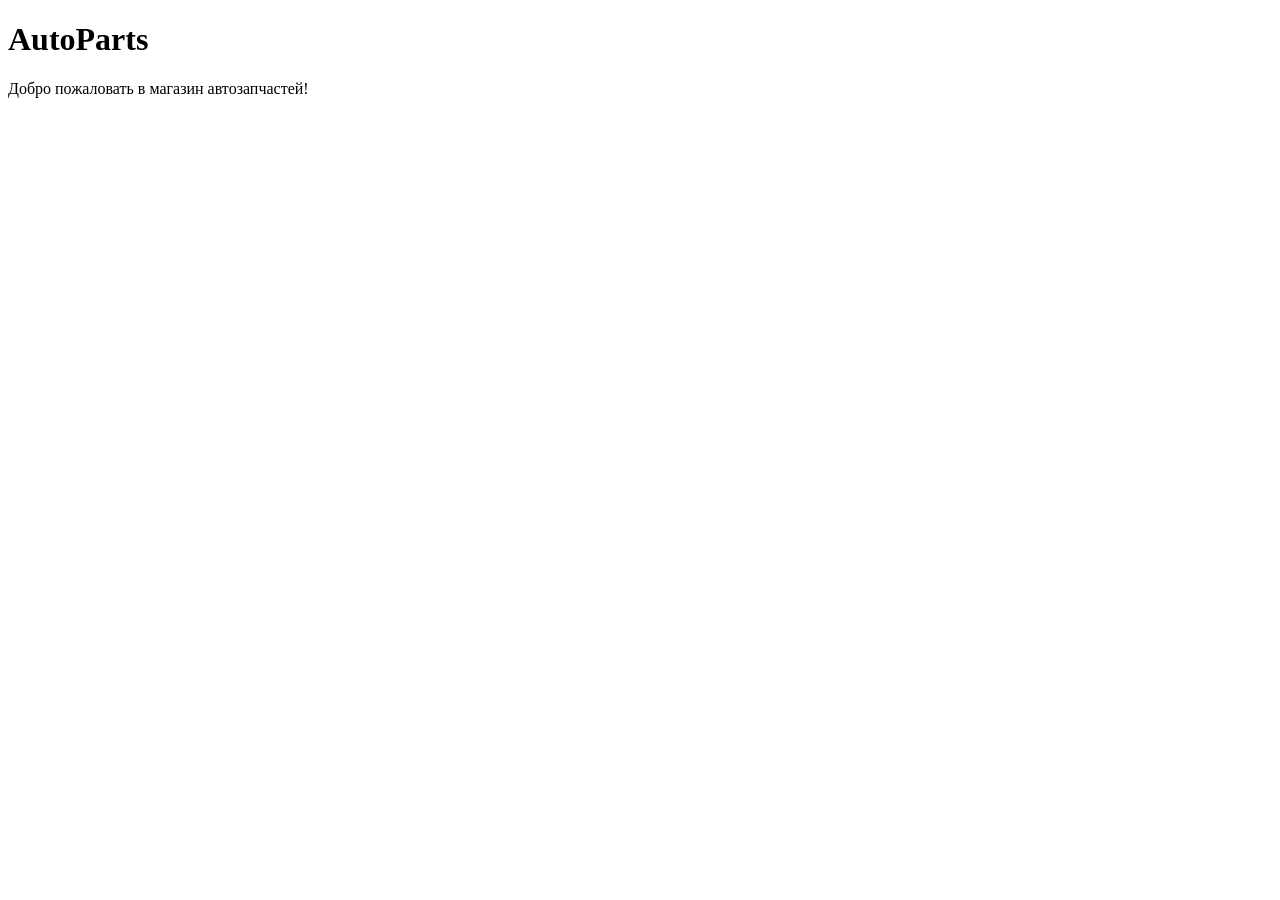
==== index.html @ f3408f77 "Initial project setup" ====
<!DOCTYPE html>
<html lang="ru">
<head>
    <meta charset="UTF-8">
    <meta name="viewport" content="width=device-width, initial-scale=1.0">
    <title>AutoParts — Магазин автозапчастей</title>
</head>
<body>
    <h1>AutoParts</h1>
    <p>Добро пожаловать в магазин автозапчастей!</p>
</body>
</html>
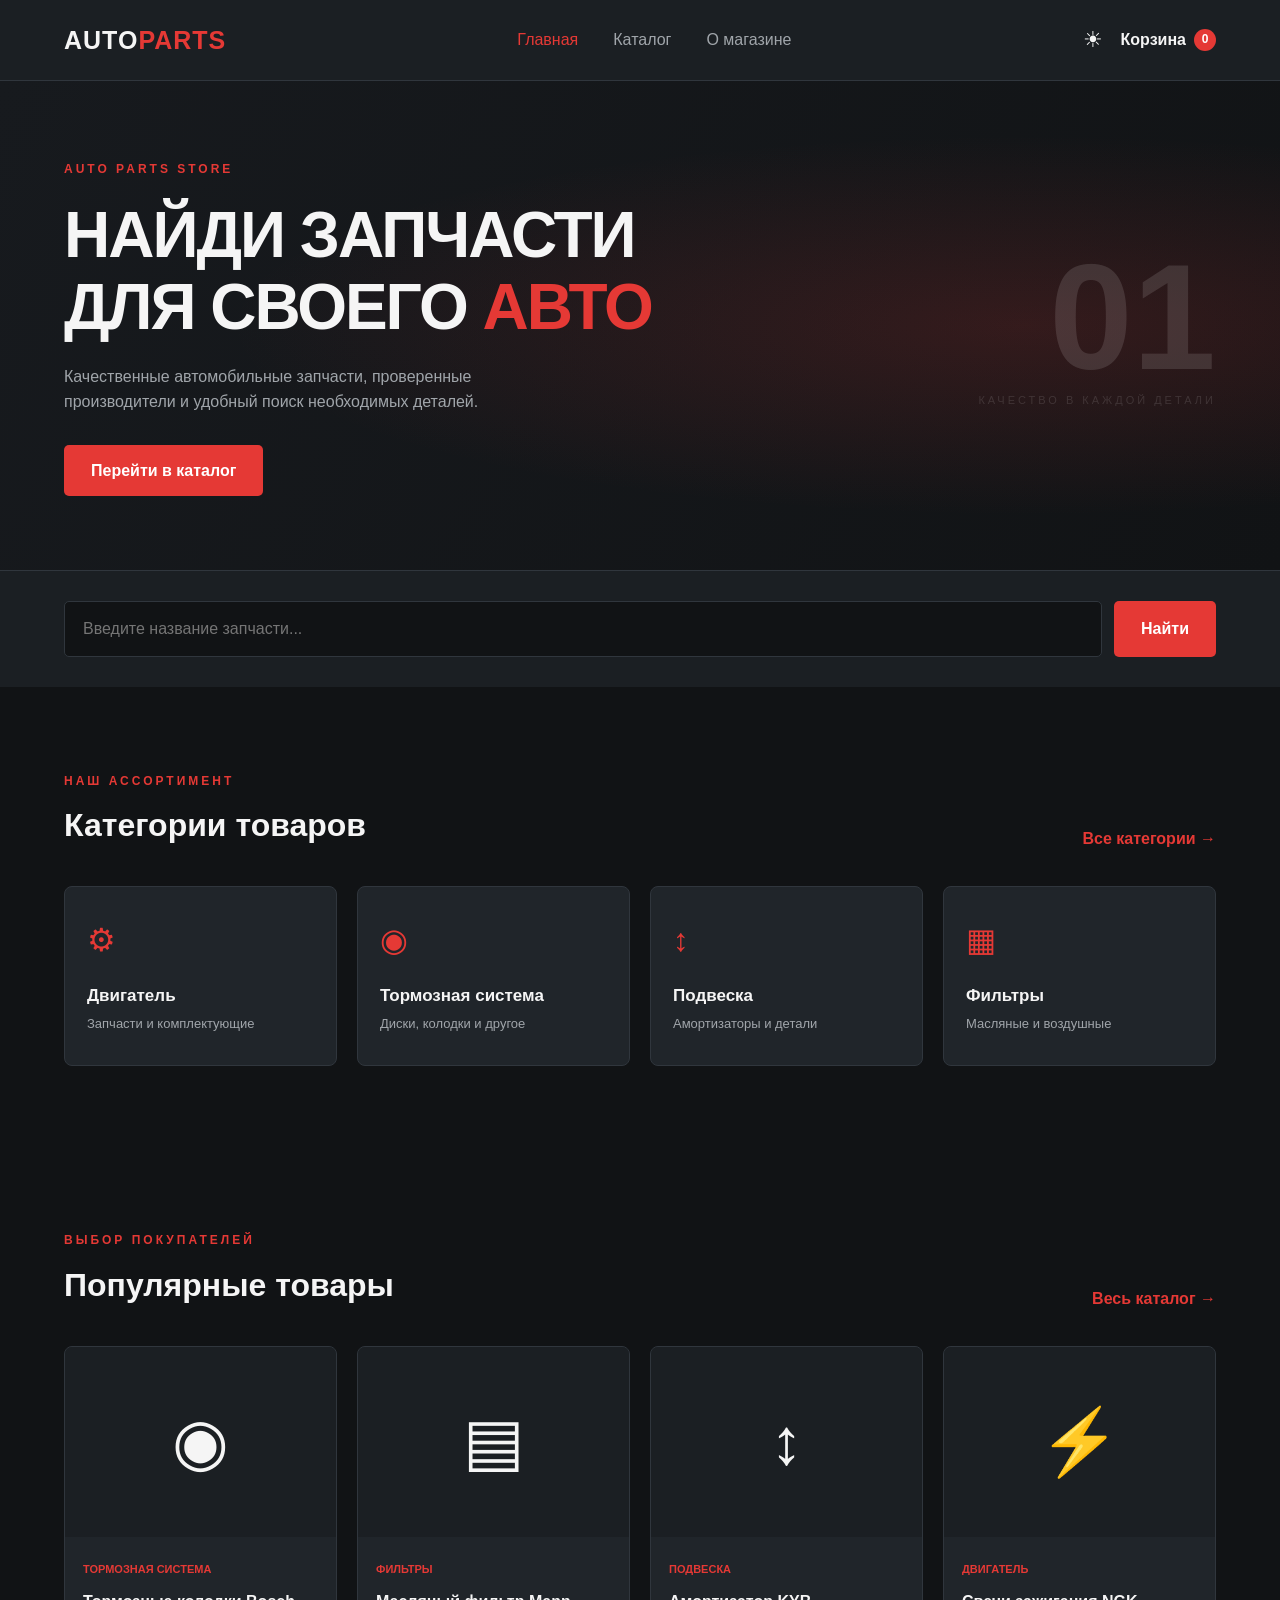
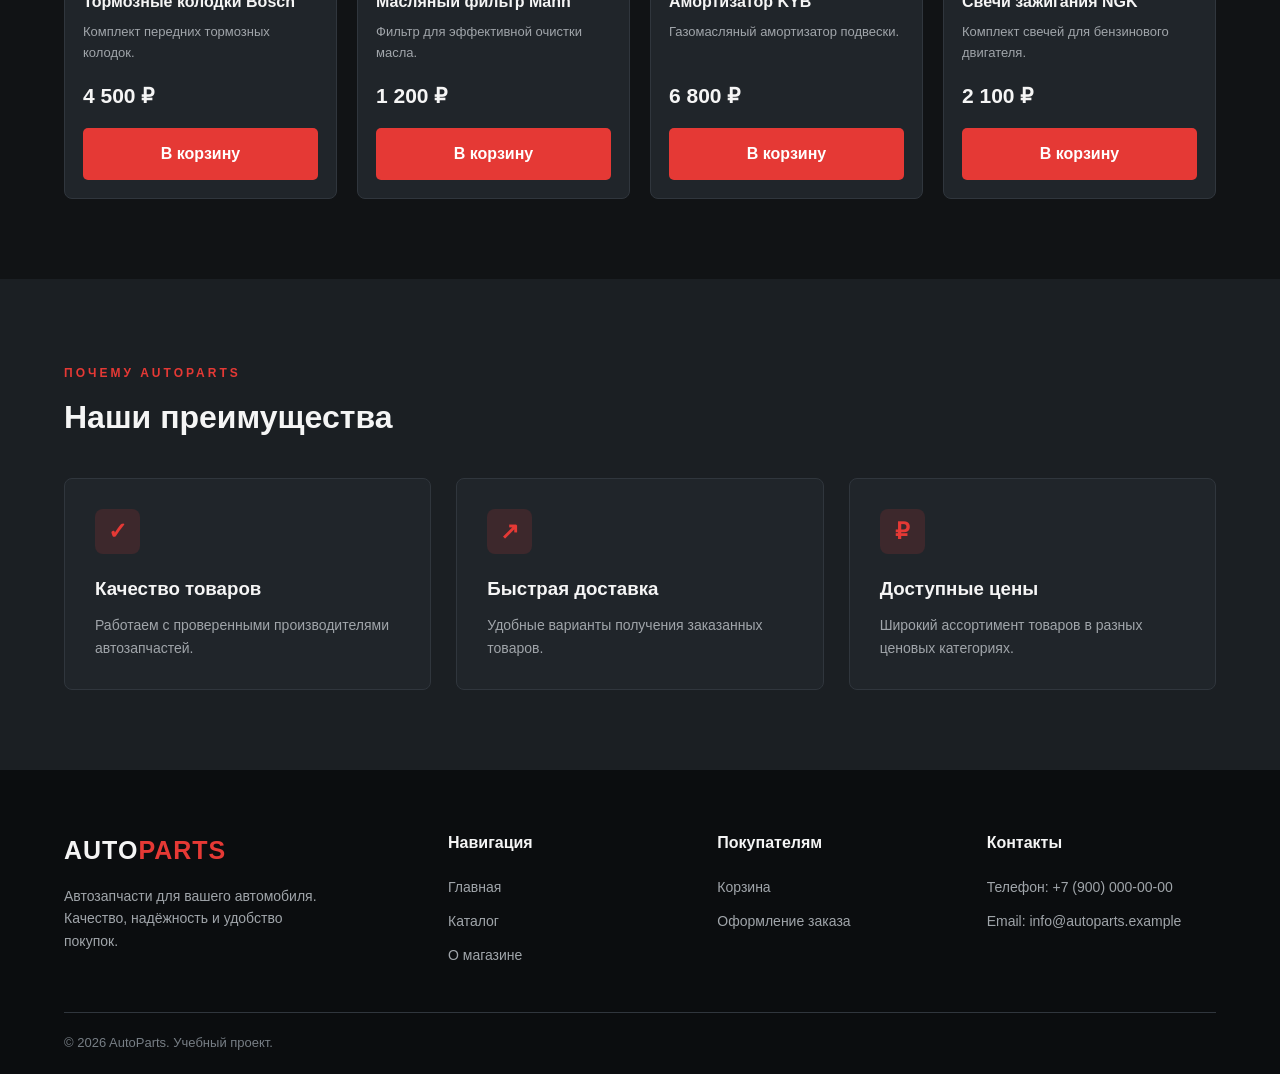
==== commit b021572d: "Create homepage and implement basic interactions" ====
--- a/index.html
+++ b/index.html
@@ -4,10 +4,261 @@
 <head>
     <meta charset="UTF-8">
     <meta name="viewport" content="width=device-width, initial-scale=1.0">
+    <meta name="description" content="AutoParts — интернет-магазин автомобильных запчастей. Большой выбор деталей для вашего автомобиля.">
+    <meta name="theme-color" content="#111315">
+
     <title>AutoParts — Магазин автозапчастей</title>
+
+    <link rel="stylesheet" href="css/style.css">
+    <link rel="stylesheet" href="css/responsive.css">
+
+    <script src="js/products.js" defer></script>
+    <script src="js/main.js" defer></script>
 </head>
+
 <body>
-    <h1>AutoParts</h1>
-    <p>Добро пожаловать в магазин автозапчастей!</p>
+
+    <!-- Шапка сайта -->
+    <header class="header">
+        <div class="container header-container">
+
+            <a href="index.html" class="logo">
+                AUTO<span>PARTS</span>
+            </a>
+
+            <nav class="navigation" id="navigation">
+                <a href="index.html" class="nav-link active">Главная</a>
+                <a href="catalog.html" class="nav-link">Каталог</a>
+                <a href="about.html" class="nav-link">О магазине</a>
+            </nav>
+
+            <div class="header-actions">
+
+                <button class="theme-toggle" id="theme-toggle"
+                        aria-label="Переключить тему">
+                    ☀
+                </button>
+
+                <a href="cart.html" class="cart-link">
+                    Корзина
+                    <span class="cart-count" id="cart-count">0</span>
+                </a>
+
+                <button class="menu-toggle" id="menu-toggle"
+                        aria-label="Открыть меню">
+                    ☰
+                </button>
+
+            </div>
+
+        </div>
+    </header>
+
+    <main>
+
+        <!-- Главный баннер -->
+        <section class="hero">
+            <div class="container hero-container">
+
+                <div class="hero-content">
+                    <span class="hero-label">AUTO PARTS STORE</span>
+
+                    <h1>
+                        НАЙДИ ЗАПЧАСТИ<br>
+                        ДЛЯ СВОЕГО <span>АВТО</span>
+                    </h1>
+
+                    <p>
+                        Качественные автомобильные запчасти,
+                        проверенные производители и удобный
+                        поиск необходимых деталей.
+                    </p>
+
+                    <a href="catalog.html" class="btn btn-primary">
+                        Перейти в каталог
+                    </a>
+                </div>
+
+                <div class="hero-decoration">
+                    <span class="hero-number">01</span>
+                    <span class="hero-caption">КАЧЕСТВО В КАЖДОЙ ДЕТАЛИ</span>
+                </div>
+
+            </div>
+        </section>
+
+        <!-- Поиск -->
+        <section class="search-section">
+            <div class="container">
+
+                <form class="search-form" id="search-form">
+                    <input
+                        type="search"
+                        id="search-input"
+                        placeholder="Введите название запчасти..."
+                        aria-label="Поиск запчастей"
+                    >
+
+                    <button type="submit" class="btn btn-primary">
+                        Найти
+                    </button>
+                </form>
+
+            </div>
+        </section>
+
+        <!-- Категории -->
+        <section class="categories section">
+            <div class="container">
+
+                <div class="section-heading">
+                    <div>
+                        <span class="section-label">НАШ АССОРТИМЕНТ</span>
+                        <h2>Категории товаров</h2>
+                    </div>
+
+                    <a href="catalog.html" class="text-link">
+                        Все категории →
+                    </a>
+                </div>
+
+                <div class="category-grid">
+
+                    <a href="catalog.html?category=engine"
+                       class="category-card">
+                        <span class="category-icon">⚙</span>
+                        <h3>Двигатель</h3>
+                        <span>Запчасти и комплектующие</span>
+                    </a>
+
+                    <a href="catalog.html?category=brakes"
+                       class="category-card">
+                        <span class="category-icon">◉</span>
+                        <h3>Тормозная система</h3>
+                        <span>Диски, колодки и другое</span>
+                    </a>
+
+                    <a href="catalog.html?category=suspension"
+                       class="category-card">
+                        <span class="category-icon">↕</span>
+                        <h3>Подвеска</h3>
+                        <span>Амортизаторы и детали</span>
+                    </a>
+
+                    <a href="catalog.html?category=filters"
+                       class="category-card">
+                        <span class="category-icon">▦</span>
+                        <h3>Фильтры</h3>
+                        <span>Масляные и воздушные</span>
+                    </a>
+
+                </div>
+
+            </div>
+        </section>
+
+        <!-- Популярные товары -->
+        <section class="products section">
+            <div class="container">
+
+                <div class="section-heading">
+                    <div>
+                        <span class="section-label">ВЫБОР ПОКУПАТЕЛЕЙ</span>
+                        <h2>Популярные товары</h2>
+                    </div>
+
+                    <a href="catalog.html" class="text-link">
+                        Весь каталог →
+                    </a>
+                </div>
+
+                <div class="product-grid" id="featured-products">
+
+                    <!-- Карточки товаров будут добавлены через JavaScript -->
+
+                </div>
+
+            </div>
+        </section>
+
+        <!-- Преимущества -->
+        <section class="advantages section">
+            <div class="container">
+
+                <div class="section-heading">
+                    <div>
+                        <span class="section-label">ПОЧЕМУ AUTOPARTS</span>
+                        <h2>Наши преимущества</h2>
+                    </div>
+                </div>
+
+                <div class="advantages-grid">
+
+                    <article class="advantage-card">
+                        <span class="advantage-icon">✓</span>
+                        <h3>Качество товаров</h3>
+                        <p>Работаем с проверенными производителями автозапчастей.</p>
+                    </article>
+
+                    <article class="advantage-card">
+                        <span class="advantage-icon">↗</span>
+                        <h3>Быстрая доставка</h3>
+                        <p>Удобные варианты получения заказанных товаров.</p>
+                    </article>
+
+                    <article class="advantage-card">
+                        <span class="advantage-icon">₽</span>
+                        <h3>Доступные цены</h3>
+                        <p>Широкий ассортимент товаров в разных ценовых категориях.</p>
+                    </article>
+
+                </div>
+
+            </div>
+        </section>
+
+    </main>
+
+    <!-- Подвал -->
+    <footer class="footer">
+        <div class="container footer-container">
+
+            <div class="footer-brand">
+                <a href="index.html" class="logo">
+                    AUTO<span>PARTS</span>
+                </a>
+
+                <p>
+                    Автозапчасти для вашего автомобиля.
+                    Качество, надёжность и удобство покупок.
+                </p>
+            </div>
+
+            <div class="footer-column">
+                <h3>Навигация</h3>
+                <a href="index.html">Главная</a>
+                <a href="catalog.html">Каталог</a>
+                <a href="about.html">О магазине</a>
+            </div>
+
+            <div class="footer-column">
+                <h3>Покупателям</h3>
+                <a href="cart.html">Корзина</a>
+                <a href="checkout.html">Оформление заказа</a>
+            </div>
+
+            <div class="footer-column">
+                <h3>Контакты</h3>
+                <p>Телефон: +7 (900) 000-00-00</p>
+                <p>Email: info@autoparts.example</p>
+            </div>
+
+        </div>
+
+        <div class="container footer-bottom">
+            <p>© 2026 AutoParts. Учебный проект.</p>
+        </div>
+    </footer>
+
 </body>
 </html>
--- a/css/style.css
+++ b/css/style.css
@@ -0,0 +1,533 @@
+
+/* ========================================
+   AUTOPARTS — ОСНОВНЫЕ СТИЛИ
+======================================== */
+
+/* Переменные проекта */
+
+:root {
+    --bg-primary: #111315;
+    --bg-secondary: #1b1f23;
+    --bg-card: #20252a;
+    --bg-hover: #292f35;
+
+    --accent: #e53935;
+    --accent-hover: #c62828;
+
+    --text-primary: #f5f5f5;
+    --text-secondary: #a0a5aa;
+
+    --border-color: #30363d;
+
+    --container-width: 1200px;
+
+    --transition: 0.25s ease;
+}
+
+/* Светлая тема */
+
+body.light-theme {
+    --bg-primary: #f4f5f6;
+    --bg-secondary: #ffffff;
+    --bg-card: #ffffff;
+    --bg-hover: #eeeeee;
+
+    --text-primary: #202326;
+    --text-secondary: #666c72;
+
+    --border-color: #dfe3e6;
+}
+
+/* Общие настройки */
+
+* {
+    margin: 0;
+    padding: 0;
+    box-sizing: border-box;
+}
+
+html {
+    scroll-behavior: smooth;
+}
+
+body {
+    font-family: Arial, Helvetica, sans-serif;
+    background-color: var(--bg-primary);
+    color: var(--text-primary);
+    line-height: 1.6;
+    transition: background-color var(--transition),
+                color var(--transition);
+}
+
+a {
+    text-decoration: none;
+    color: inherit;
+}
+
+button,
+input {
+    font: inherit;
+}
+
+button {
+    cursor: pointer;
+}
+
+.container {
+    width: min(90%, var(--container-width));
+    margin: 0 auto;
+}
+
+.section {
+    padding: 80px 0;
+}
+
+/* ========================================
+   ШАПКА САЙТА
+======================================== */
+
+.header {
+    background-color: var(--bg-secondary);
+    border-bottom: 1px solid var(--border-color);
+    position: sticky;
+    top: 0;
+    z-index: 100;
+}
+
+.header-container {
+    min-height: 80px;
+    display: flex;
+    align-items: center;
+    justify-content: space-between;
+    gap: 30px;
+}
+
+.logo {
+    font-size: 25px;
+    font-weight: 800;
+    letter-spacing: 1px;
+}
+
+.logo span {
+    color: var(--accent);
+}
+
+.navigation {
+    display: flex;
+    align-items: center;
+    gap: 35px;
+}
+
+.nav-link {
+    color: var(--text-secondary);
+    transition: color var(--transition);
+}
+
+.nav-link:hover,
+.nav-link.active {
+    color: var(--accent);
+}
+
+.header-actions {
+    display: flex;
+    align-items: center;
+    gap: 18px;
+}
+
+.theme-toggle,
+.menu-toggle {
+    background: none;
+    border: none;
+    color: var(--text-primary);
+    font-size: 22px;
+}
+
+.theme-toggle:hover {
+    color: var(--accent);
+}
+
+.cart-link {
+    display: flex;
+    align-items: center;
+    gap: 8px;
+    font-weight: 600;
+}
+
+.cart-count {
+    display: flex;
+    align-items: center;
+    justify-content: center;
+    width: 22px;
+    height: 22px;
+    border-radius: 50%;
+    background-color: var(--accent);
+    color: white;
+    font-size: 12px;
+}
+
+.menu-toggle {
+    display: none;
+}
+
+/* ========================================
+   ГЛАВНЫЙ БАННЕР
+======================================== */
+
+.hero {
+    min-height: 490px;
+    background:
+        radial-gradient(
+            ellipse at 80% 50%,
+            rgba(229, 57, 53, 0.16),
+            transparent 55%
+        ),
+        linear-gradient(120deg, #171a1e, #111315);
+
+    border-bottom: 1px solid var(--border-color);
+    display: flex;
+    align-items: center;
+}
+
+.hero-container {
+    display: flex;
+    justify-content: space-between;
+    align-items: center;
+    padding-top: 70px;
+    padding-bottom: 70px;
+}
+
+.hero-content {
+    max-width: 650px;
+}
+
+.hero-label,
+.section-label {
+    color: var(--accent);
+    font-size: 12px;
+    font-weight: 700;
+    letter-spacing: 3px;
+}
+
+.hero h1 {
+    font-size: clamp(38px, 5vw, 64px);
+    line-height: 1.12;
+    margin: 20px 0;
+    font-weight: 900;
+    letter-spacing: -2px;
+}
+
+.hero h1 span {
+    color: var(--accent);
+}
+
+.hero-content p {
+    color: var(--text-secondary);
+    max-width: 480px;
+    margin-bottom: 30px;
+    font-size: 16px;
+}
+
+.hero-decoration {
+    display: flex;
+    flex-direction: column;
+    align-items: flex-end;
+    color: rgba(255, 255, 255, 0.12);
+}
+
+.hero-number {
+    font-size: 150px;
+    font-weight: 900;
+    line-height: 1;
+}
+
+.hero-caption {
+    font-size: 11px;
+    letter-spacing: 3px;
+}
+
+/* ========================================
+   КНОПКИ
+======================================== */
+
+.btn {
+    display: inline-flex;
+    align-items: center;
+    justify-content: center;
+    padding: 13px 27px;
+    border: none;
+    border-radius: 5px;
+    font-weight: 700;
+    transition: background-color var(--transition),
+                transform var(--transition);
+}
+
+.btn-primary {
+    background-color: var(--accent);
+    color: white;
+}
+
+.btn-primary:hover {
+    background-color: var(--accent-hover);
+    transform: translateY(-2px);
+}
+
+/* ========================================
+   ПОИСК
+======================================== */
+
+.search-section {
+    padding: 30px 0;
+    background-color: var(--bg-secondary);
+}
+
+.search-form {
+    display: flex;
+    gap: 12px;
+}
+
+.search-form input {
+    flex: 1;
+    min-width: 0;
+    padding: 14px 18px;
+    background-color: var(--bg-primary);
+    border: 1px solid var(--border-color);
+    border-radius: 5px;
+    color: var(--text-primary);
+    outline: none;
+}
+
+.search-form input:focus {
+    border-color: var(--accent);
+}
+
+/* ========================================
+   ЗАГОЛОВКИ СЕКЦИЙ
+======================================== */
+
+.section-heading {
+    display: flex;
+    align-items: flex-end;
+    justify-content: space-between;
+    gap: 20px;
+    margin-bottom: 35px;
+}
+
+.section-heading h2 {
+    font-size: 32px;
+    margin-top: 8px;
+}
+
+.text-link {
+    color: var(--accent);
+    font-weight: 600;
+}
+
+.text-link:hover {
+    color: var(--accent-hover);
+}
+
+/* ========================================
+   КАТЕГОРИИ
+======================================== */
+
+.category-grid {
+    display: grid;
+    grid-template-columns: repeat(4, 1fr);
+    gap: 20px;
+}
+
+.category-card {
+    display: flex;
+    flex-direction: column;
+    padding: 28px 22px;
+    min-height: 180px;
+    background-color: var(--bg-card);
+    border: 1px solid var(--border-color);
+    border-radius: 8px;
+    transition: transform var(--transition),
+                border-color var(--transition),
+                background-color var(--transition);
+}
+
+.category-card:hover {
+    transform: translateY(-5px);
+    border-color: var(--accent);
+    background-color: var(--bg-hover);
+}
+
+.category-icon {
+    font-size: 32px;
+    color: var(--accent);
+    margin-bottom: 15px;
+}
+
+.category-card h3 {
+    font-size: 17px;
+    margin-bottom: 5px;
+}
+
+.category-card > span:last-child {
+    color: var(--text-secondary);
+    font-size: 13px;
+}
+
+/* ========================================
+   КАРТОЧКИ ТОВАРОВ
+======================================== */
+
+.product-grid {
+    display: grid;
+    grid-template-columns: repeat(4, 1fr);
+    gap: 20px;
+}
+
+.product-card {
+    overflow: hidden;
+    background-color: var(--bg-card);
+    border: 1px solid var(--border-color);
+    border-radius: 8px;
+    transition: transform var(--transition),
+                border-color var(--transition);
+}
+
+.product-card:hover {
+    transform: translateY(-5px);
+    border-color: var(--accent);
+}
+
+.product-image {
+    height: 190px;
+    display: flex;
+    align-items: center;
+    justify-content: center;
+    background-color: var(--bg-secondary);
+    font-size: 65px;
+}
+
+.product-info {
+    padding: 18px;
+}
+
+.product-category {
+    color: var(--accent);
+    font-size: 11px;
+    text-transform: uppercase;
+    font-weight: 700;
+}
+
+.product-info h3 {
+    font-size: 16px;
+    margin: 8px 0;
+}
+
+.product-description {
+    color: var(--text-secondary);
+    font-size: 13px;
+    min-height: 42px;
+}
+
+.product-price {
+    font-size: 21px;
+    font-weight: 800;
+    margin: 15px 0;
+}
+
+.product-info .btn {
+    width: 100%;
+}
+
+/* ========================================
+   ПРЕИМУЩЕСТВА
+======================================== */
+
+.advantages {
+    background-color: var(--bg-secondary);
+}
+
+.advantages-grid {
+    display: grid;
+    grid-template-columns: repeat(3, 1fr);
+    gap: 25px;
+}
+
+.advantage-card {
+    padding: 30px;
+    background-color: var(--bg-card);
+    border: 1px solid var(--border-color);
+    border-radius: 8px;
+}
+
+.advantage-icon {
+    display: flex;
+    align-items: center;
+    justify-content: center;
+    width: 45px;
+    height: 45px;
+    background-color: rgba(229, 57, 53, 0.15);
+    color: var(--accent);
+    border-radius: 8px;
+    font-size: 23px;
+    font-weight: 700;
+    margin-bottom: 20px;
+}
+
+.advantage-card h3 {
+    margin-bottom: 10px;
+}
+
+.advantage-card p {
+    color: var(--text-secondary);
+    font-size: 14px;
+}
+
+/* ========================================
+   ПОДВАЛ
+======================================== */
+
+.footer {
+    background-color: #0b0d0f;
+    padding-top: 60px;
+    color: #f5f5f5;
+}
+
+.footer-container {
+    display: grid;
+    grid-template-columns: 1.5fr 1fr 1fr 1fr;
+    gap: 40px;
+    padding-bottom: 45px;
+}
+
+.footer-brand p {
+    color: #a0a5aa;
+    max-width: 270px;
+    margin-top: 15px;
+    font-size: 14px;
+}
+
+.footer-column {
+    display: flex;
+    flex-direction: column;
+    gap: 12px;
+}
+
+.footer-column h3 {
+    font-size: 16px;
+    margin-bottom: 8px;
+}
+
+.footer-column a,
+.footer-column p {
+    color: #a0a5aa;
+    font-size: 14px;
+}
+
+.footer-column a:hover {
+    color: var(--accent);
+}
+
+.footer-bottom {
+    padding: 20px 0;
+    border-top: 1px solid #30363d;
+    color: #777e85;
+    font-size: 13px;
+}
--- a/css/responsive.css
+++ b/css/responsive.css
@@ -0,0 +1,136 @@
+
+/* ========================================
+   АДАПТИВНОСТЬ AUTOPARTS
+======================================== */
+
+/* Планшеты и небольшие ноутбуки */
+
+@media (max-width: 1000px) {
+
+    .category-grid,
+    .product-grid {
+        grid-template-columns: repeat(2, 1fr);
+    }
+
+    .footer-container {
+        grid-template-columns: repeat(2, 1fr);
+    }
+
+    .hero-number {
+        font-size: 110px;
+    }
+}
+
+/* Планшеты */
+
+@media (max-width: 768px) {
+
+    .header-container {
+        min-height: 70px;
+    }
+
+    .navigation {
+        display: none;
+        position: absolute;
+        top: 70px;
+        left: 0;
+        width: 100%;
+        padding: 20px;
+        background-color: var(--bg-secondary);
+        border-bottom: 1px solid var(--border-color);
+        flex-direction: column;
+        align-items: flex-start;
+        gap: 20px;
+    }
+
+    .navigation.active {
+        display: flex;
+    }
+
+    .menu-toggle {
+        display: block;
+    }
+
+    .hero-decoration {
+        display: none;
+    }
+
+    .hero {
+        min-height: 400px;
+    }
+
+    .section {
+        padding: 60px 0;
+    }
+
+    .advantages-grid {
+        grid-template-columns: 1fr;
+    }
+}
+
+/* Смартфоны */
+
+@media (max-width: 480px) {
+
+    .container {
+        width: 92%;
+    }
+
+    .logo {
+        font-size: 20px;
+    }
+
+    .header-actions {
+        gap: 12px;
+    }
+
+    .cart-link {
+        font-size: 13px;
+    }
+
+    .theme-toggle,
+    .menu-toggle {
+        font-size: 19px;
+    }
+
+    .hero h1 {
+        font-size: 36px;
+        letter-spacing: -1px;
+    }
+
+    .hero-content p {
+        font-size: 14px;
+    }
+
+    .search-form {
+        flex-direction: column;
+    }
+
+    .search-form .btn {
+        width: 100%;
+    }
+
+    .section-heading {
+        align-items: flex-start;
+        flex-direction: column;
+    }
+
+    .section-heading h2 {
+        font-size: 25px;
+    }
+
+    .category-grid,
+    .product-grid {
+        grid-template-columns: 1fr;
+    }
+
+    .category-card {
+        min-height: 150px;
+    }
+
+    .footer-container {
+        grid-template-columns: 1fr;
+        gap: 30px;
+    }
+
+}
